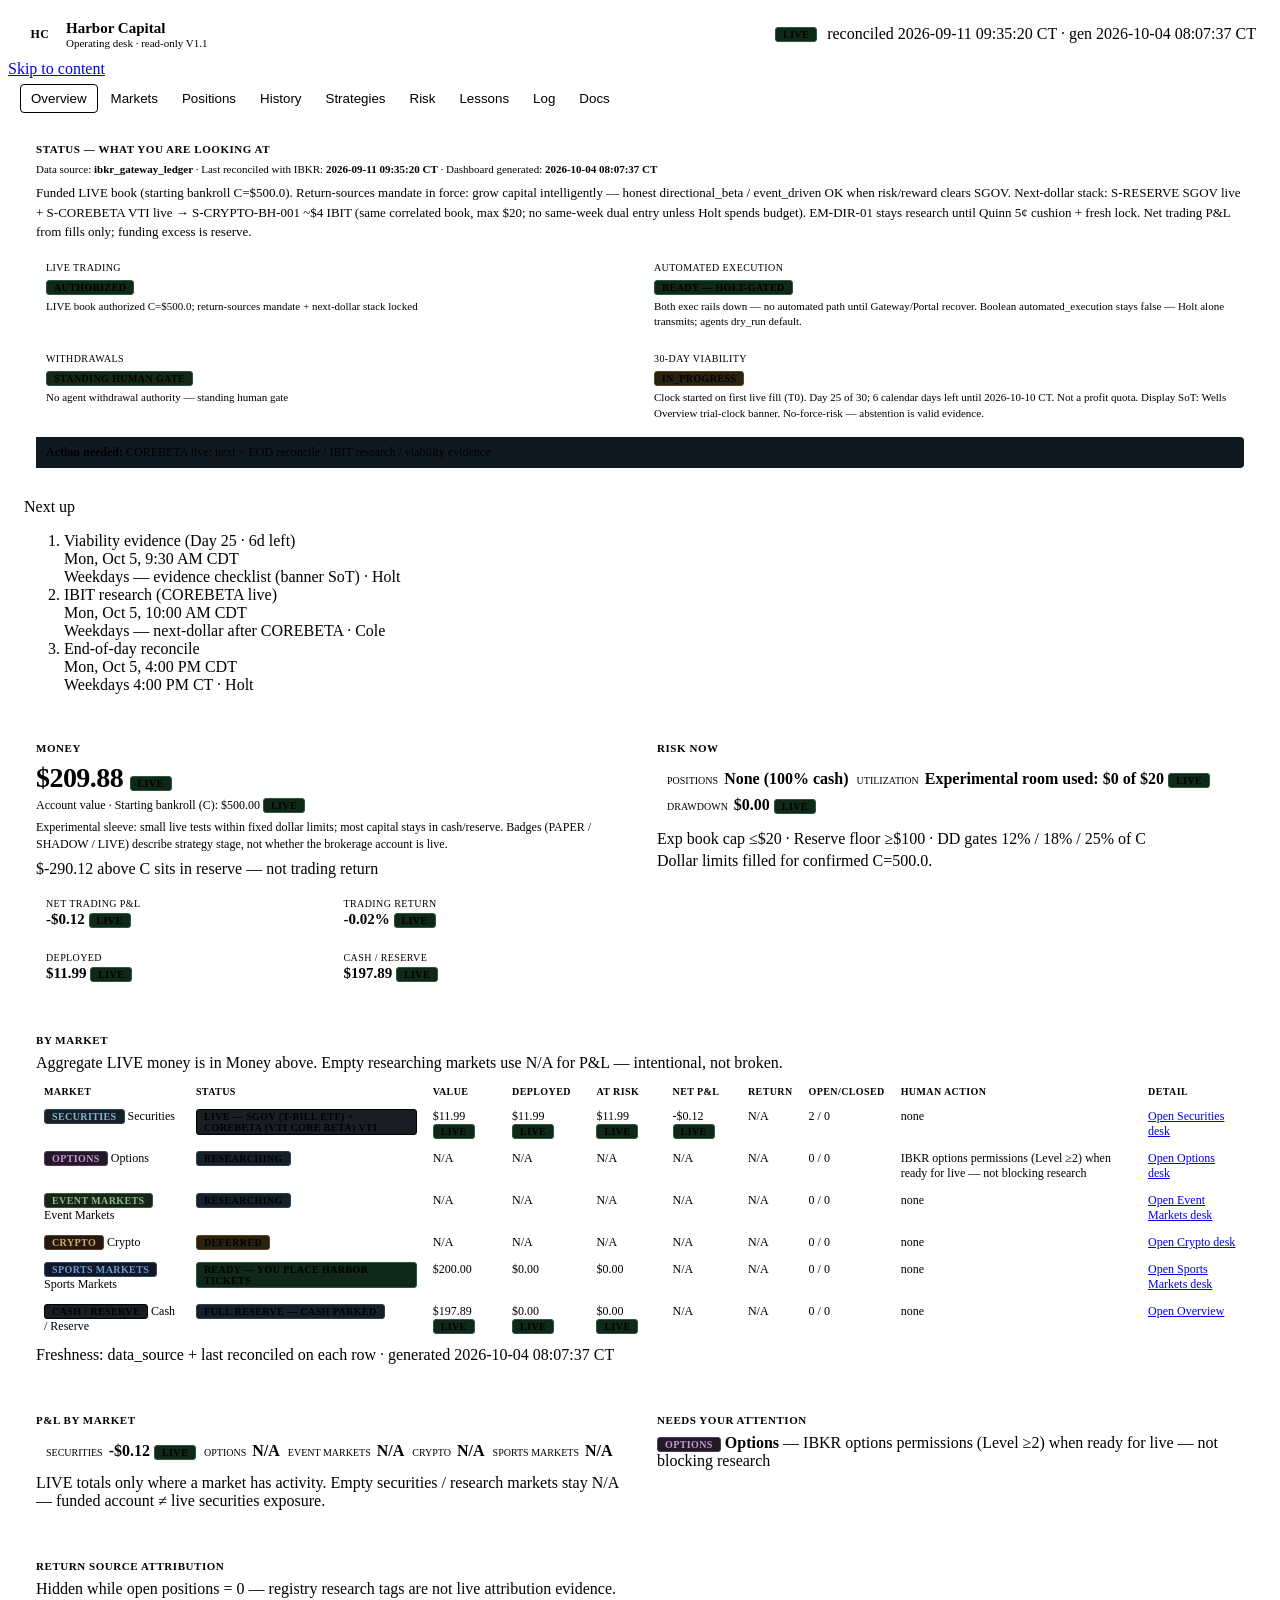
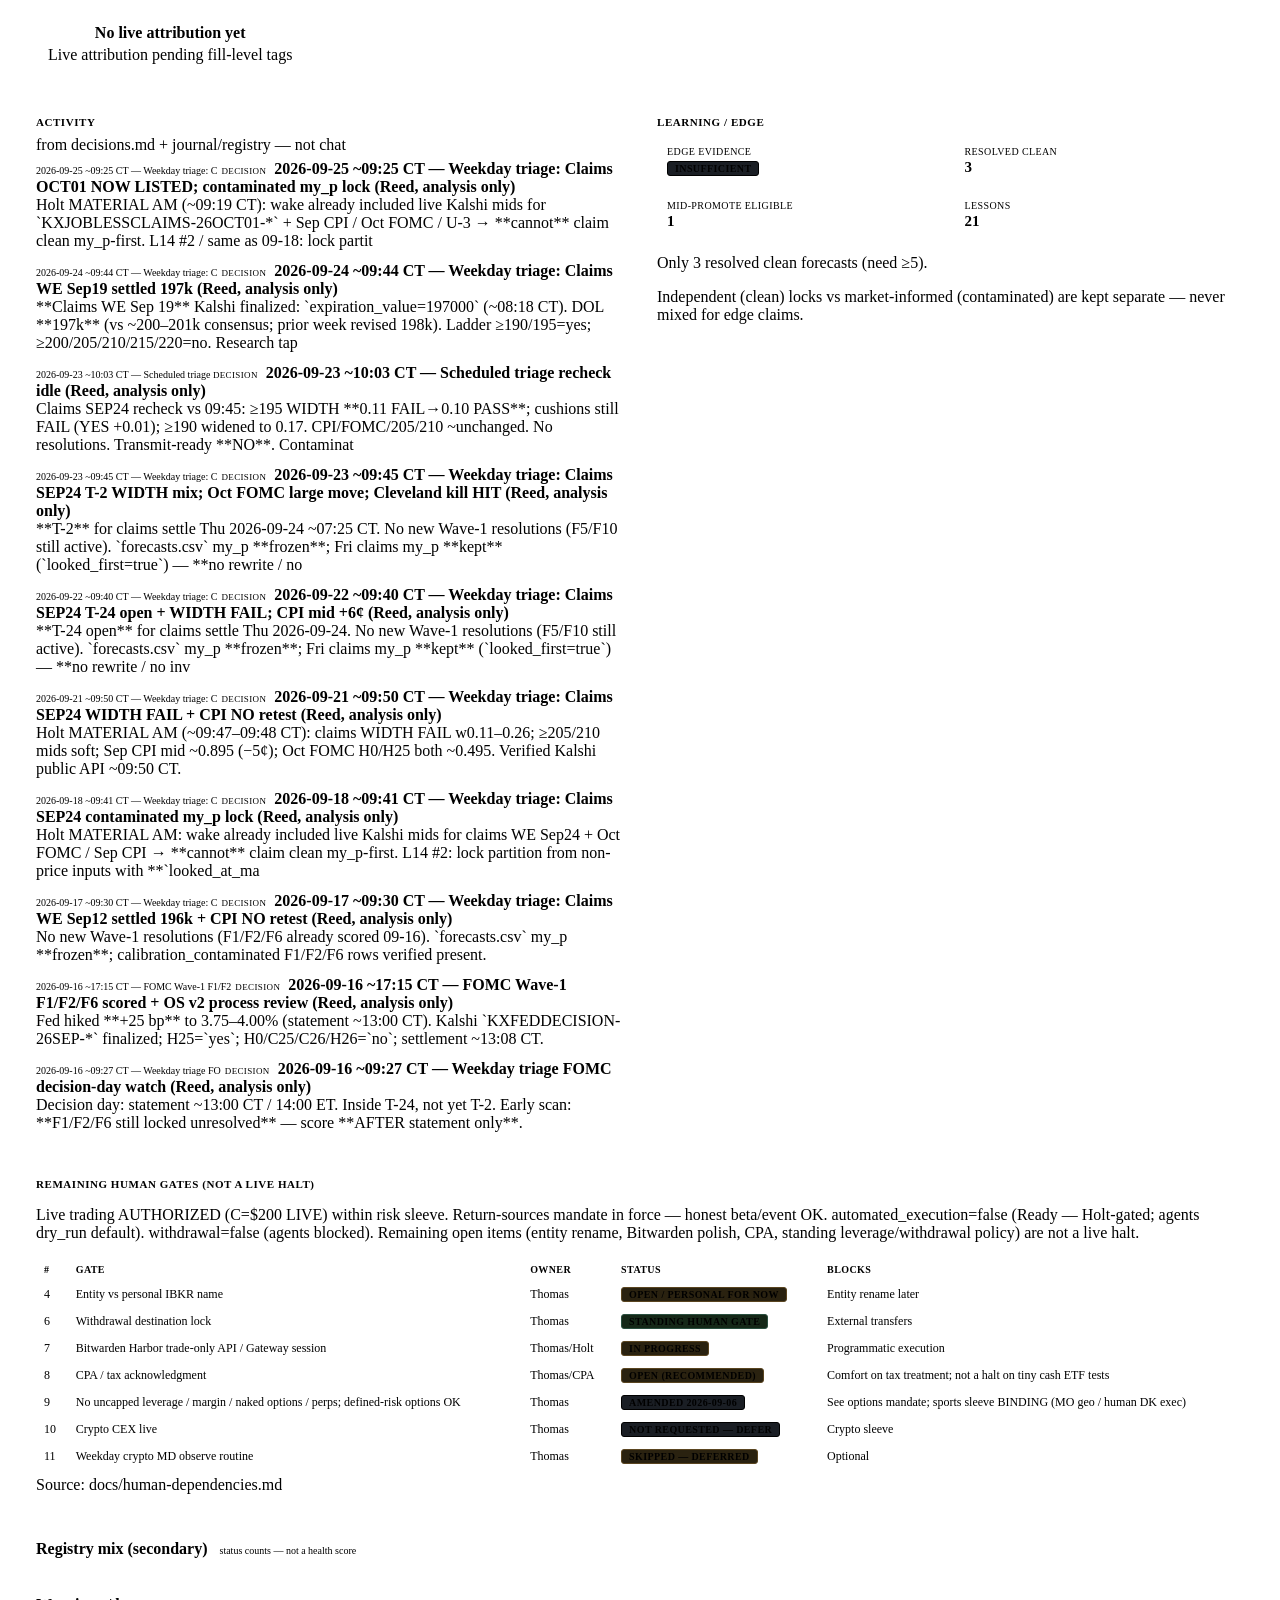
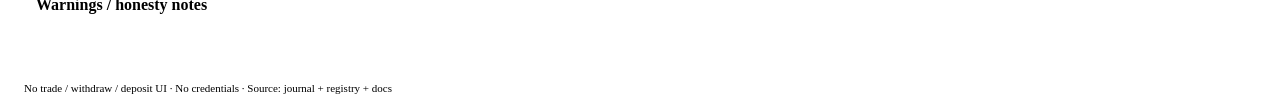
==== index.html @ 4b93bb8e "Sports desk: put today's forecasts at the top and bust the old script cache. The page still loaded a" ====
<!DOCTYPE html>
<html lang="en">
<head>
<script>
/* Public github.io → authenticated console (cheap redirect; gate enforces auth) */
(function () {
  try {
    if (location.hostname === "elephantharbor.github.io") {
      location.replace(
        "https://console.elephantharbor.com" +
          location.pathname +
          location.search +
          location.hash
      );
    }
  } catch (e) {}
})();
</script>

  <meta charset="utf-8" />
  <meta name="viewport" content="width=device-width, initial-scale=1" />
  <title>Harbor Capital — Operating Desk</title>
  <link rel="stylesheet" href="https://elephantharbor.github.io/shared/eh-console.css?v=20260926way1" />
  <script>(function(){try{var t=localStorage.getItem('eh-console-theme');document.documentElement.setAttribute('data-theme',(t==='light'||t==='dark')?t:'dark');}catch(e){document.documentElement.setAttribute('data-theme','dark');}})();</script>
  <link rel="stylesheet" href="static/segment.css" />
</head>
<body class="eh-capital">
  <header class="topbar">
    <div class="brand">
      <span class="mark">HC</span>
      <div>
        <h1>Harbor Capital</h1>
        <p class="sub">Operating desk · read-only V1.1</p>
      </div>
    </div>
    <div class="top-meta" id="top-meta">
      <span class="badge badge-live">LIVE</span>
      <span class="muted" id="gen-at">—</span>
    </div>
  </header>

    <a class="skip-link" href="#app">Skip to content</a>
  <nav class="wayhome" aria-label="Elephant Harbor"></nav>
  <nav class="nav" id="nav" aria-label="Primary">
    <button data-view="overview" class="active">Overview</button>
    <button data-view="markets" data-markets-root="1">Markets</button>
    <button data-view="positions">Positions</button>
    <button data-view="history">History</button>
    <button data-view="strategies">Strategies</button>
    <button data-view="risk">Risk</button>
    <button data-view="lessons">Lessons</button>
    <button data-view="log">Log</button>
    <button data-view="docs">Docs</button>
  </nav>
  <nav class="nav markets-subnav" id="markets-subnav" aria-label="Markets" hidden>
    <button type="button" data-view="market-securities">Securities</button>
    <button type="button" data-view="market-options">Options</button>
    <button type="button" data-view="market-event">Event Markets</button>
    <button type="button" data-view="market-crypto">Crypto</button>
    <button type="button" data-view="market-sports">Sports</button>
  </nav>

  <main id="app">
    <p class="loading">Loading snapshot…</p>
  </main>

  <footer class="foot">
    <span>No trade / withdraw / deposit UI · No credentials · Source: journal + registry + docs</span>
  </footer>

  <script src="https://elephantharbor.github.io/shared/eh-wayhome.js?v=20260926way1"></script>
  <script src="https://elephantharbor.github.io/shared/eh-theme.js?v=20260911av"></script>
  <script src="https://elephantharbor.github.io/shared/eh-session-log.js?v=20260911av"></script>
  <script src="https://elephantharbor.github.io/shared/eh-active-ventures.js?v=20260911av"></script>
  <script src="static/app.js?v=20261004fcst"></script>
</body>
</html>
---- static/segment.css ----
/* Capital desk segment layer — tokens/chrome from eh-console.css. Do not redefine --bg/--text/--segment. */

.topbar {
  display: flex; justify-content: space-between; align-items: center;
  padding: 10px 16px; border-bottom: 1px solid var(--border); background: var(--bg2);
}
.brand { display: flex; gap: 10px; align-items: center; }
.mark {
  width: 32px; height: 32px; display: grid; place-items: center;
  background: var(--bg3); border: 1px solid var(--border); border-radius: 4px;
  font-weight: 700; letter-spacing: 0.04em; color: var(--accent); font-size: 12px;
}
.topbar h1 { margin: 0; font-size: 15px; font-weight: 600; }
.sub { margin: 0; color: var(--muted); font-size: 11px; }
.top-meta { display: flex; gap: 10px; align-items: center; }

.nav {
  display: flex; flex-wrap: wrap; gap: 2px; padding: 6px 12px;
  border-bottom: 1px solid var(--border); background: var(--bg);
  position: sticky; top: 0; z-index: 10;
}
.nav button {
  background: transparent; border: 1px solid transparent; color: var(--muted);
  padding: 6px 10px; border-radius: 4px;
}
.nav button:hover { color: var(--text); background: var(--bg2); }
.nav button.active {
  color: var(--text); background: var(--bg3); border-color: var(--border);
}

main { padding: 12px 16px 40px; }
.foot {
  border-top: 1px solid var(--border); padding: 8px 16px;
  color: var(--dim); font-size: 11px;
}

.badge {
  display: inline-block; padding: 1px 7px; border-radius: 3px;
  font-size: 10px; font-weight: 650; letter-spacing: 0.04em; text-transform: uppercase;
  border: 1px solid transparent;
}
.badge-paper { background: #2a2410; color: var(--paper); border-color: #5a4a18; }
.badge-shadow { background: #1a222a; color: var(--shadow); border-color: #3a4550; }
.badge-live { background: #102818; color: var(--live); border-color: #2a5a40; }
.badge-na { background: #1a1e24; color: var(--muted); border-color: var(--border); }
.badge-rejected, .badge-killed { background: #2a1515; color: var(--danger); border-color: #5a3030; }
.badge-paused, .badge-deferred { background: #2a2210; color: var(--warn); border-color: #5a4520; }
.badge-idea, .badge-researching { background: #15202a; color: var(--accent); border-color: #2a4050; }
.badge-open { background: #2a2210; color: var(--warn); border-color: #5a4520; }
.badge-standing { background: #152818; color: var(--ok); border-color: #2a5040; }

.muted { color: var(--muted); }
.dim { color: var(--dim); }
.loading { color: var(--muted); padding: 24px; }

.grid { display: grid; gap: 10px; }
.grid-2 { grid-template-columns: 1fr 1fr; }
.grid-3 { grid-template-columns: 1fr 1fr 1fr; }
.grid-4 { grid-template-columns: repeat(4, 1fr); }
@media (max-width: 900px) {
  .grid-2, .grid-3, .grid-4 { grid-template-columns: 1fr; }
  .kpi-row { grid-template-columns: 1fr 1fr !important; }
}

.card {
  background: var(--bg2); border: 1px solid var(--border); border-radius: 6px; padding: 12px;
}
.card h2, .card h3 { margin: 0 0 8px; font-size: 12px; font-weight: 650; color: var(--muted); text-transform: uppercase; letter-spacing: 0.05em; }
.card h2 { font-size: 11px; }

.hero-value {
  font-size: 28px; font-weight: 650; letter-spacing: -0.02em; margin: 4px 0;
  font-variant-numeric: tabular-nums;
}
.hero-note { color: var(--paper); font-size: 12px; margin: 0; }

.kpi-row { display: grid; grid-template-columns: repeat(5, 1fr); gap: 8px; margin: 10px 0; }
.kpi {
  background: var(--bg3); border: 1px solid var(--border); border-radius: 5px; padding: 8px 10px;
}
.kpi .label { color: var(--muted); font-size: 10px; text-transform: uppercase; letter-spacing: 0.04em; }
.kpi .val { font-size: 15px; font-weight: 600; margin-top: 2px; font-variant-numeric: tabular-nums; }

.table-wrap { overflow-x: auto; }
table.data {
  width: 100%; border-collapse: collapse; font-size: 12px;
}
table.data th, table.data td {
  text-align: left; padding: 6px 8px; border-bottom: 1px solid var(--border);
  vertical-align: top;
}
table.data th {
  color: var(--muted); font-weight: 600; font-size: 10px;
  text-transform: uppercase; letter-spacing: 0.04em; background: var(--bg3);
  position: sticky; top: 0;
}
table.data tr:hover td { background: rgba(255,255,255,0.02); }

.empty {
  padding: 18px 12px; text-align: center; color: var(--muted);
  border: 1px dashed var(--border); border-radius: 5px; background: var(--bg3);
}
.empty strong { display: block; color: var(--text); margin-bottom: 4px; }

.callout {
  border-left: 3px solid var(--paper); background: #1a1810; padding: 8px 10px;
  margin: 8px 0; font-size: 12px; border-radius: 0 4px 4px 0;
}
.callout.warn { border-left-color: var(--warn); background: #1a1610; }
.callout.ok { border-left-color: var(--ok); background: #101810; }
.callout.info { border-left-color: var(--accent); background: #101820; }

.strip {
  display: flex; flex-wrap: wrap; gap: 8px; align-items: center;
  padding: 8px 10px; background: var(--bg3); border: 1px solid var(--border); border-radius: 5px;
}
.strip .item { display: flex; gap: 6px; align-items: baseline; }
.strip .item .k { color: var(--muted); font-size: 10px; text-transform: uppercase; }
.strip .item .v { font-weight: 600; font-variant-numeric: tabular-nums; }

.filters { display: flex; flex-wrap: wrap; gap: 8px; margin-bottom: 8px; align-items: center; }
.filters input, .filters select {
  background: var(--bg3); border: 1px solid var(--border); color: var(--text);
  padding: 5px 8px; border-radius: 4px; font: inherit;
}

.strategy-group { margin-bottom: 14px; }
.strategy-group .head {
  display: flex; gap: 8px; align-items: center; margin-bottom: 6px;
}
.strategy-cards {
  display: grid; grid-template-columns: repeat(auto-fill, minmax(280px, 1fr)); gap: 8px;
}
.strat-card {
  background: var(--bg3); border: 1px solid var(--border); border-radius: 5px; padding: 10px;
}
.strat-card .id { font-family: var(--mono); font-size: 12px; font-weight: 650; }
.strat-card .name { color: var(--muted); font-size: 11px; margin: 2px 0 6px; }
.strat-card .meta { color: var(--dim); font-size: 11px; }
.strat-card .hyp { margin-top: 6px; font-size: 12px; color: var(--text); }

.lesson {
  border-bottom: 1px solid var(--border); padding: 10px 0;
}
.lesson:last-child { border-bottom: 0; }
.lesson .id { font-family: var(--mono); color: var(--accent); font-weight: 650; }
.lesson .row { display: grid; grid-template-columns: 100px 1fr; gap: 6px; margin-top: 4px; }
.lesson .row .k { color: var(--muted); font-size: 11px; }
.lesson .row .v { font-size: 12px; }

.doc-sec {
  margin-bottom: 12px; border: 1px solid var(--border); border-radius: 5px; background: var(--bg2);
}
.doc-sec summary {
  padding: 8px 12px; cursor: pointer; font-weight: 650; color: var(--text);
  list-style: none;
}
.doc-sec summary::-webkit-details-marker { display: none; }
.doc-sec[open] summary { border-bottom: 1px solid var(--border); }
.doc-sec pre {
  margin: 0; padding: 10px 12px; white-space: pre-wrap; font-family: var(--mono);
  font-size: 11px; color: var(--muted); max-height: 320px; overflow: auto;
}
.doc-sec .path { color: var(--dim); font-size: 10px; font-weight: 400; margin-left: 8px; }

.activity li { margin: 0 0 6px; padding-bottom: 6px; border-bottom: 1px solid var(--border); list-style: none; }
.activity { margin: 0; padding: 0; }
.activity .ts { font-family: var(--mono); font-size: 10px; color: var(--dim); }
.activity .kind {
  display: inline-block; font-size: 9px; text-transform: uppercase; letter-spacing: 0.04em;
  color: var(--accent); margin-right: 4px;
}

.stack { display: flex; flex-direction: column; gap: 10px; }
.section-title { margin: 0 0 8px; font-size: 14px; font-weight: 650; }
.warn-list { margin: 0; padding-left: 16px; color: var(--muted); font-size: 11px; }

.badge-backtest { background: #1a2030; color: #8a9ab8; border-color: #3a4560; }

/* V1.1 remediation — minimal additions */
.status-panel .plain { margin: 8px 0 12px; font-size: 13px; line-height: 1.5; }
.status-grid {
  display: grid; grid-template-columns: repeat(2, 1fr); gap: 8px; margin-bottom: 8px;
}
@media (max-width: 900px) { .status-grid { grid-template-columns: 1fr; } }
.status-cell {
  background: var(--bg3); border: 1px solid var(--border); border-radius: 5px; padding: 8px 10px;
}
.status-cell .k { color: var(--muted); font-size: 10px; text-transform: uppercase; letter-spacing: 0.04em; }
.status-cell .v { margin: 4px 0; }
.status-cell .d { font-size: 11px; line-height: 1.4; }
.freshness { font-size: 11px; margin: 0 0 8px; }
.freshness strong { color: var(--text); font-weight: 600; }
.tip {
  border-bottom: 1px dotted var(--muted); cursor: help;
}
.strat-card .row-plain {
  display: grid; grid-template-columns: 88px 1fr; gap: 6px; margin-top: 4px; font-size: 12px;
}
.strat-card .row-plain .k { color: var(--muted); font-size: 10px; text-transform: uppercase; letter-spacing: 0.03em; }
.strat-card .row-plain .v { color: var(--text); }
.lesson .conclusion {
  font-size: 14px; font-weight: 650; margin-bottom: 6px; color: var(--text); line-height: 1.4;
}

/* V1.1 polish — sleeve caption + reconcile-null banner */
.sleeve-caption { margin: 6px 0 0; font-size: 12px; line-height: 1.45; max-width: 52rem; }
.reconcile-banner { margin: 0 0 10px; font-size: 12px; line-height: 1.5; }
.reconcile-banner strong { color: var(--text); }
/* Market taxonomy badges (lean) */
.badge-mkt-securities { background: #152028; color: #8ab4d4; border-color: #2a4558; }
.badge-mkt-options { background: #241828; color: #c49ad4; border-color: #503860; }
.badge-mkt-event { background: #182418; color: #8aba8a; border-color: #3a553a; }
.badge-mkt-crypto { background: #241810; color: #d4a86a; border-color: #5a4030; }
.badge-mkt-sports { background: #101828; color: #6a9ad4; border-color: #304860; }
.badge-mkt-na { background: #1a1e24; color: var(--muted); border-color: var(--border); }
.mkt-chip-row { display: flex; flex-wrap: wrap; gap: 8px; }
.mkt-chip {
  display: inline-flex; align-items: center; gap: 6px;
  background: var(--bg3); border: 1px solid var(--border); border-radius: 5px;
  padding: 6px 8px; font-size: 12px;
}
.mkt-chip strong { font-variant-numeric: tabular-nums; }
.market-cat-strip { margin: 0 0 8px; font-size: 12px; line-height: 1.5; }
.source-status { display: inline-flex; gap: 6px; align-items: center; margin-left: 6px; }
.src-chip {
  display: inline-block; font-size: 10px; font-family: var(--mono);
  color: var(--muted); background: var(--bg3); border: 1px solid var(--border);
  border-radius: 3px; padding: 1px 6px;
}
.filters .mkt-filter {
  background: var(--bg3); border: 1px solid var(--border); color: var(--muted);
  padding: 5px 9px; border-radius: 4px;
}
.filters .mkt-filter:hover { color: var(--text); }
.filters .mkt-filter.active {
  color: var(--text); border-color: var(--accent); background: #152028;
}

/* Markets secondary nav + drill-down identity (subtle) */
.markets-subnav {
  display: flex; flex-wrap: wrap; gap: 2px; padding: 4px 12px 6px;
  border-bottom: 1px solid var(--border); background: var(--bg2);
  position: sticky; top: 37px; z-index: 9;
}
.markets-subnav[hidden] { display: none !important; }
.markets-subnav button {
  background: transparent; border: 1px solid transparent; color: var(--muted);
  padding: 5px 10px; border-radius: 4px; font-size: 12px;
}
.markets-subnav button:hover { color: var(--text); background: var(--bg3); }
.markets-subnav button.active {
  color: var(--text); background: var(--bg3); border-color: var(--border);
}
.market-page-hero {
  display: flex; flex-wrap: wrap; gap: 10px; align-items: flex-start;
  justify-content: space-between; margin-bottom: 4px;
}
.market-page-hero .title-block h2.section-title { margin: 0; }
.market-page-hero .owner { font-size: 12px; color: var(--muted); margin-top: 2px; }
.market-qa .row-plain { display: grid; grid-template-columns: 140px 1fr; gap: 6px 10px; margin: 4px 0; }
.market-qa .row-plain .k { color: var(--muted); font-size: 11px; text-transform: uppercase; letter-spacing: 0.04em; }
.market-qa .row-plain .v { font-size: 13px; }
.tag-harbor-live { background: #102818; color: var(--live); border-color: #2a5a40; }
.tag-harbor-shadow { background: #1a222a; color: var(--shadow); border-color: #3a4550; }
.tag-personal { background: #2a2410; color: var(--paper); border-color: #5a4a18; }
.market-accent-securities { border-top: 2px solid #2a4558; }
.market-accent-options { border-top: 2px solid #503860; }
.market-accent-event { border-top: 2px solid #3a553a; }
.market-accent-crypto { border-top: 2px solid #5a4030; }
.market-accent-sports { border-top: 2px solid #304860; }
.markets-index .mkt-card {
  cursor: pointer; text-decoration: none; color: inherit; display: block;
}
.markets-index .mkt-card:hover { border-color: var(--accent); }
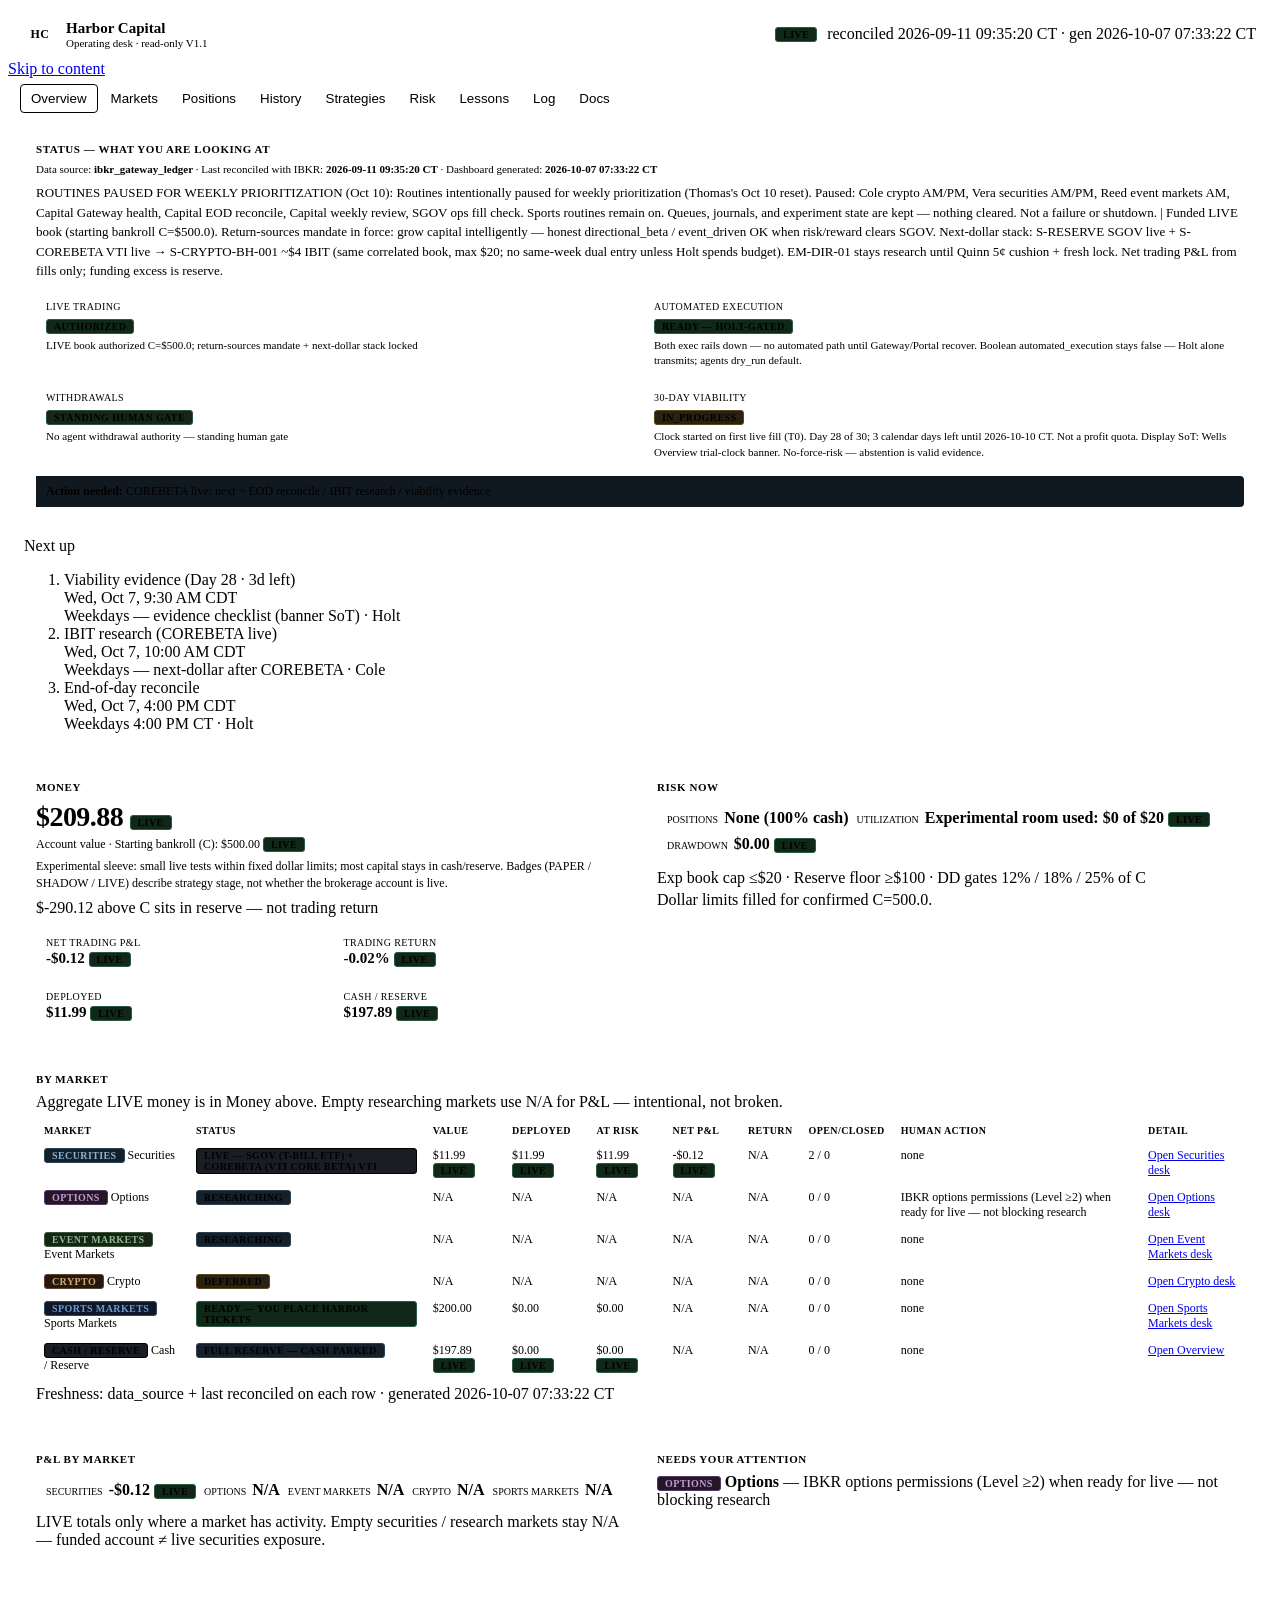
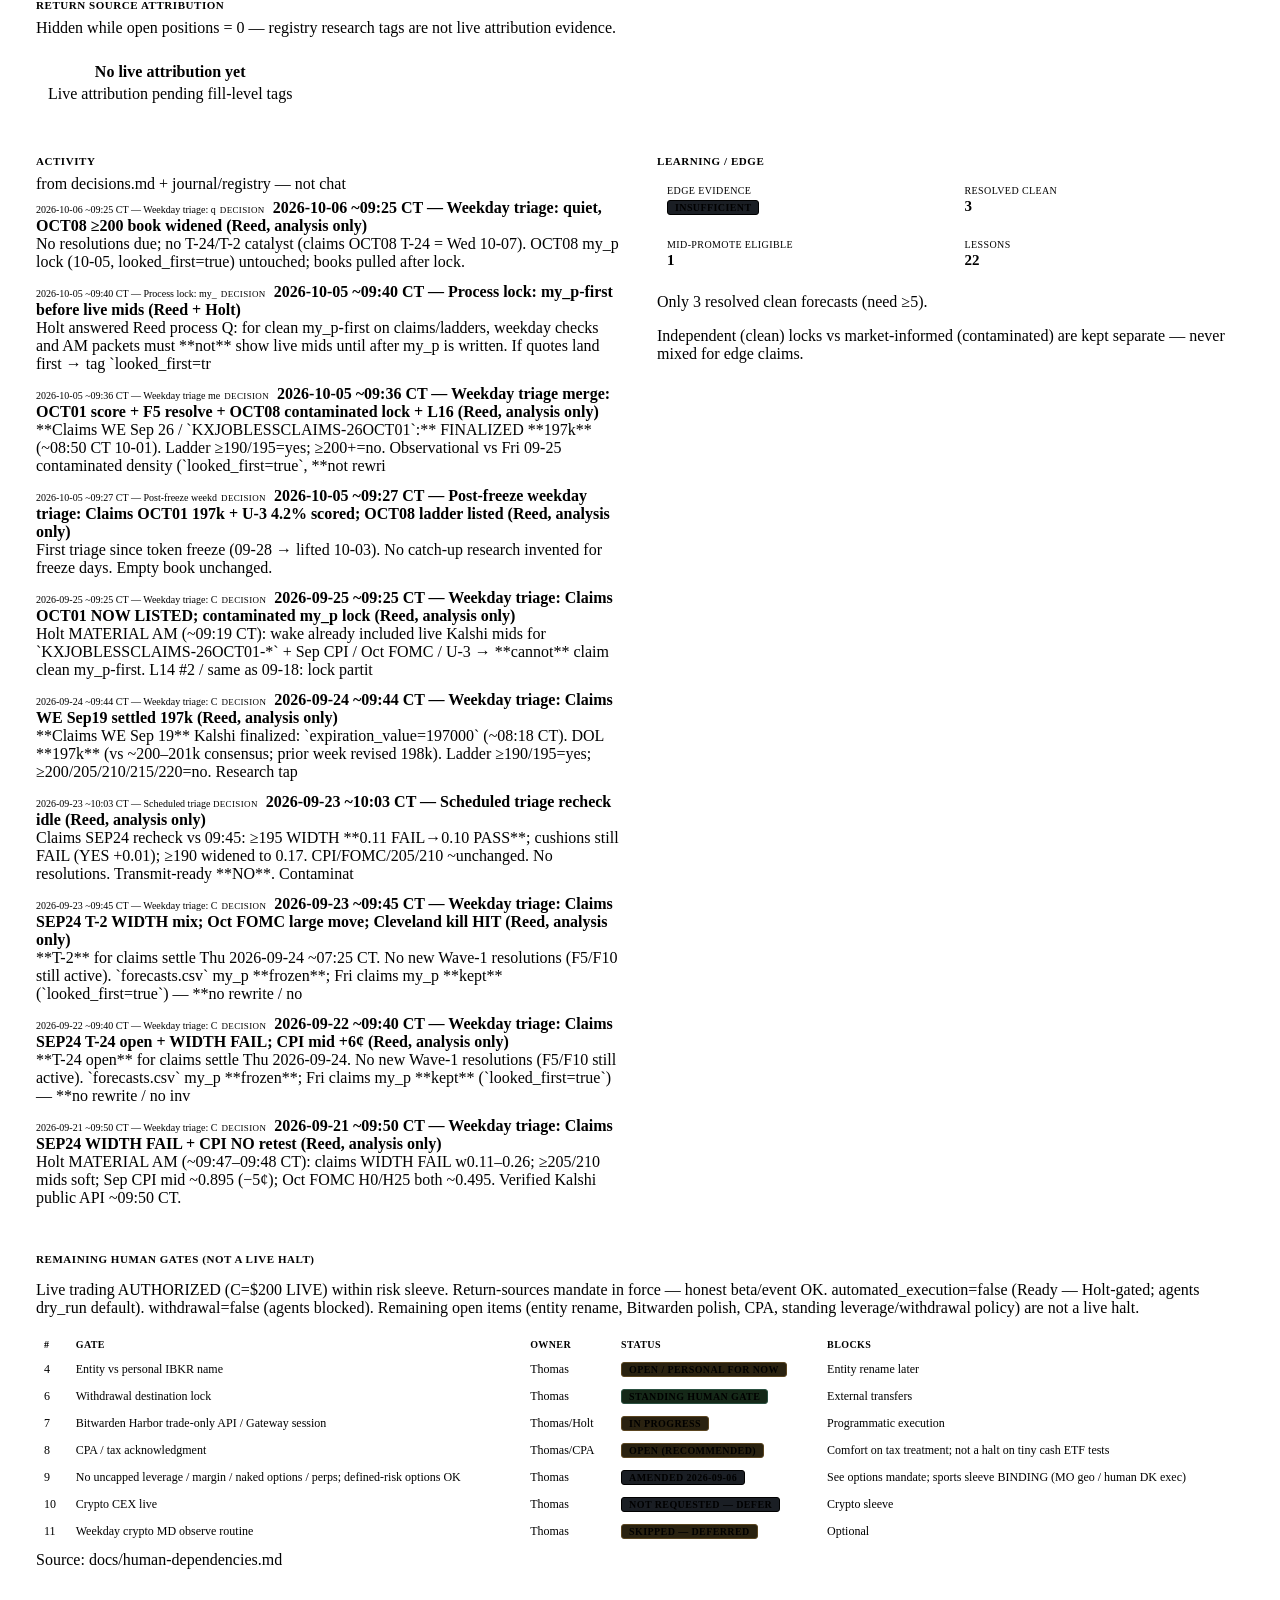
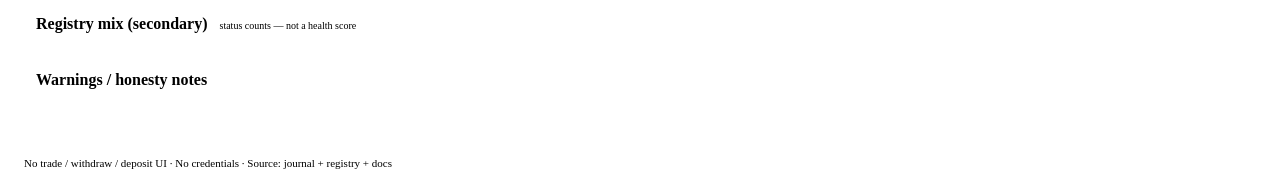
==== commit 2173dbf5: "Capital desk: Sports Predictions surface (#sports-predictions) + sports_predictions snapshot key (Sl" ====
--- a/index.html
+++ b/index.html
@@ -22,7 +22,7 @@
   <title>Harbor Capital — Operating Desk</title>
   <link rel="stylesheet" href="https://elephantharbor.github.io/shared/eh-console.css?v=20260926way1" />
   <script>(function(){try{var t=localStorage.getItem('eh-console-theme');document.documentElement.setAttribute('data-theme',(t==='light'||t==='dark')?t:'dark');}catch(e){document.documentElement.setAttribute('data-theme','dark');}})();</script>
-  <link rel="stylesheet" href="static/segment.css" />
+  <link rel="stylesheet" href="static/segment.css?v=20261010sp1" />
 </head>
 <body class="eh-capital">
   <header class="topbar">
@@ -58,6 +58,7 @@
     <button type="button" data-view="market-event">Event Markets</button>
     <button type="button" data-view="market-crypto">Crypto</button>
     <button type="button" data-view="market-sports">Sports</button>
+    <button type="button" data-view="sports-predictions">Sports Predictions</button>
   </nav>
 
   <main id="app">
@@ -72,6 +73,6 @@
   <script src="https://elephantharbor.github.io/shared/eh-theme.js?v=20260911av"></script>
   <script src="https://elephantharbor.github.io/shared/eh-session-log.js?v=20260911av"></script>
   <script src="https://elephantharbor.github.io/shared/eh-active-ventures.js?v=20260911av"></script>
-  <script src="static/app.js?v=20261004fcst"></script>
+  <script src="static/app.js?v=20261010sp1"></script>
 </body>
 </html>
--- a/static/segment.css
+++ b/static/segment.css
@@ -273,3 +273,46 @@
   cursor: pointer; text-decoration: none; color: inherit; display: block;
 }
 .markets-index .mkt-card:hover { border-color: var(--accent); }
+
+/* Sports Predictions (2026-10-10) — opaque cards, mobile-first */
+.sp-page .card { background: var(--bg2); }
+.sp-head-row { display: flex; justify-content: space-between; align-items: flex-start; gap: 10px; flex-wrap: wrap; }
+.sp-badges { display: flex; flex-wrap: wrap; gap: 6px; margin: 4px 0; }
+.sp-small { font-size: 12px; }
+.sp-lifecycle { display: flex; flex-wrap: wrap; gap: 4px; align-items: center; margin-top: 8px; color: var(--muted); }
+.sp-grid { display: grid; grid-template-columns: repeat(auto-fill, minmax(min(210px, 100%), 1fr)); gap: 4px 12px; margin: 6px 0; }
+.sp-kv { display: flex; flex-direction: column; min-width: 0; padding: 3px 0; border-bottom: 1px solid var(--border); }
+.sp-kv .k { font-size: 11px; color: var(--muted); }
+.sp-kv .v { font-size: 13px; overflow-wrap: anywhere; }
+.sp-two { display: grid; grid-template-columns: minmax(0, 1fr) minmax(0, 1fr); gap: 12px; }
+.sp-page, .sp-page > *, .sp-two > *, .sp-rec, .sp-card { min-width: 0; }
+.sp-rec, .sp-action-item, .sp-hist-row { background: var(--bg3); border: 1px solid var(--border); border-radius: 5px; padding: 8px 10px; margin: 6px 0; }
+.sp-cards { display: grid; grid-template-columns: repeat(auto-fill, minmax(min(320px, 100%), 1fr)); gap: 8px; }
+.sp-card { background: var(--bg3) !important; margin: 0; }
+.sp-card > summary { cursor: pointer; list-style: none; }
+.sp-card > summary::-webkit-details-marker { display: none; }
+.sp-card-head { display: flex; flex-wrap: wrap; gap: 6px; align-items: center; }
+.sp-card-fair { font-weight: 650; margin: 4px 0; }
+.sp-detail h3, .sp-rec h3, .sp-page h3 { font-size: 11px; text-transform: uppercase; letter-spacing: .05em; color: var(--muted); margin: 10px 0 4px; }
+.sp-detail p { margin: 0 0 6px; font-size: 13px; }
+.sp-controls { display: flex; flex-wrap: wrap; justify-content: space-between; gap: 8px; margin: 6px 0 10px; }
+.sp-filters { display: flex; flex-wrap: wrap; gap: 6px; align-items: center; margin: 4px 0; }
+.sp-filters select, .sp-page input[type="search"], .sp-modal input { background: var(--bg3); color: var(--text); border: 1px solid var(--border); border-radius: 4px; padding: 5px 6px; font: inherit; font-size: 12px; }
+.sp-list { margin: 0; padding-left: 16px; font-size: 12px; }
+.sp-stale { margin-top: 6px; }
+.sp-modal { position: fixed; inset: 0; background: rgba(0,0,0,.6); display: flex; align-items: flex-start; justify-content: center; padding: 16px; z-index: 50; overflow-y: auto; }
+.sp-modal-box { width: 100%; max-width: 760px; min-width: 0; box-sizing: border-box; background: var(--bg2); overflow-wrap: anywhere; }
+.sp-modal-box .sp-kv .v { display: flex; flex-direction: column; gap: 4px; }
+.sp-chip { display: inline-flex; align-items: center; gap: 2px; font-size: 12px; padding: 1px 6px; border: 1px solid var(--border); border-radius: 10px; background: var(--bg3); }
+.sp-preview { width: 100%; height: 360px; border: 1px solid var(--border); border-radius: 5px; background: #fff; margin: 8px 0; }
+.sp-chips { display: flex; flex-wrap: wrap; gap: 4px; margin-bottom: 4px; }
+.sp-x { background: none; border: 0; color: inherit; cursor: pointer; padding: 0 2px; }
+@media (max-width: 700px) {
+  .sp-two { grid-template-columns: minmax(0, 1fr); }
+  .sp-cards { grid-template-columns: minmax(0, 1fr); }
+  .sp-grid { grid-template-columns: minmax(0, 1fr) minmax(0, 1fr); }
+  .sp-controls { flex-direction: column; }
+  .sp-page input[type="search"] { width: 100%; }
+}
+@media (max-width: 420px) { .sp-grid { grid-template-columns: minmax(0, 1fr); } }
+.sp-page .badge, .sp-modal .badge { white-space: normal; max-width: 100%; overflow-wrap: anywhere; }
